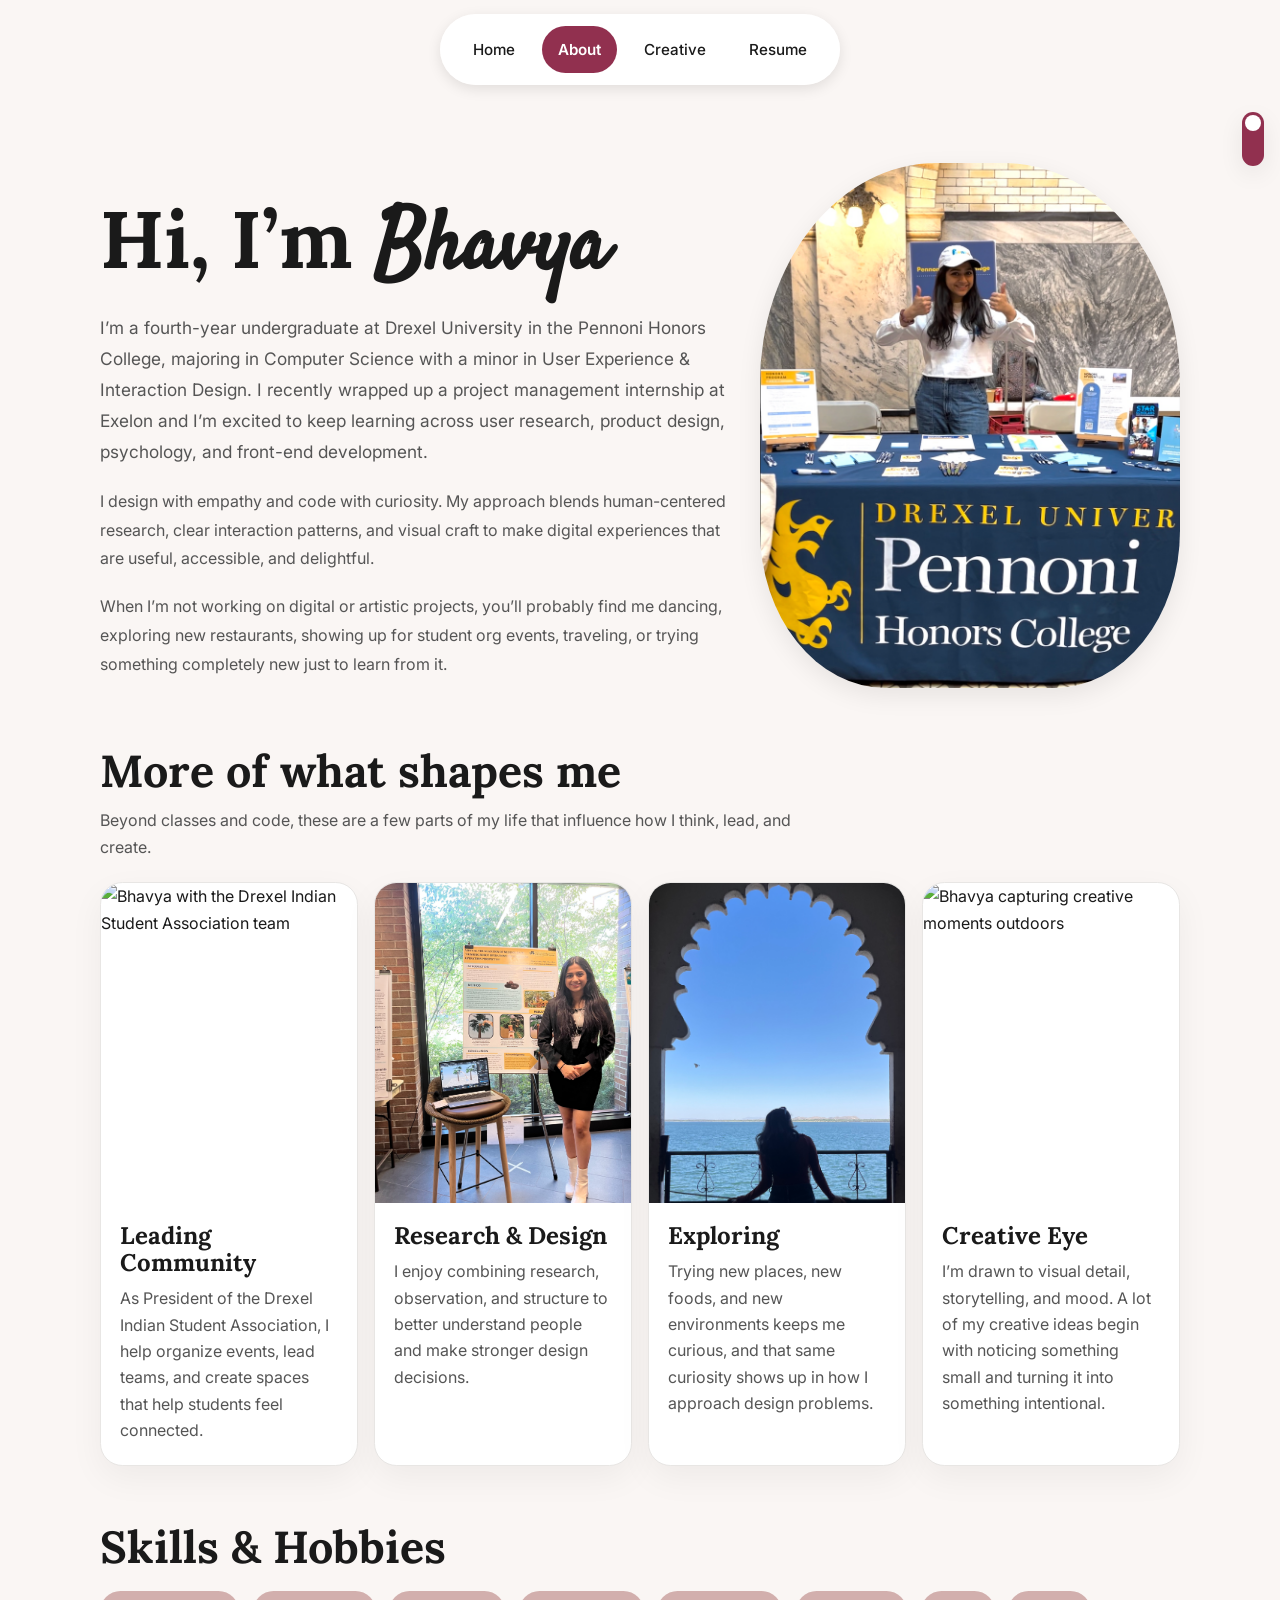
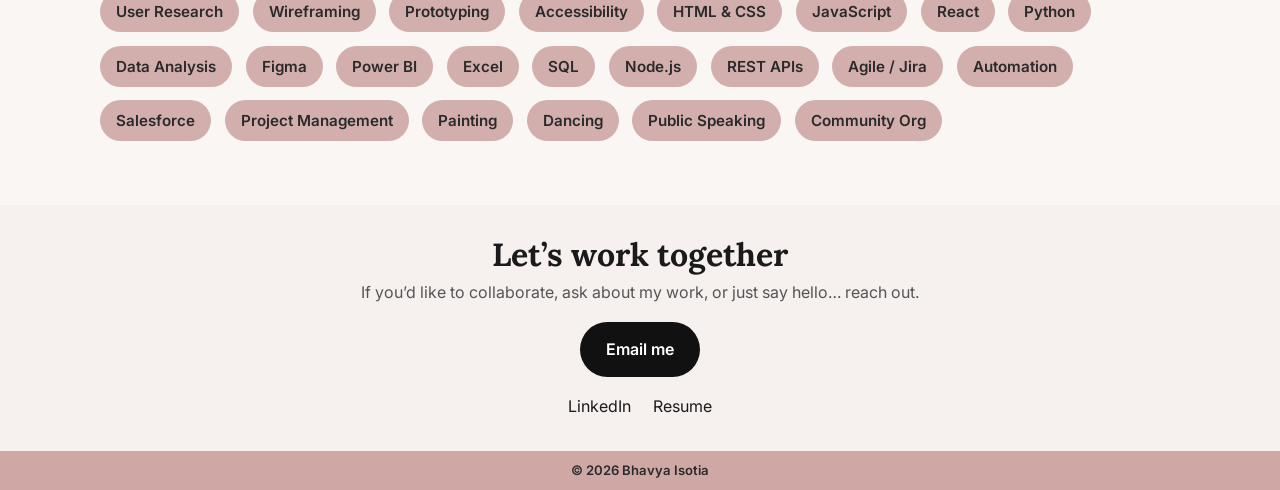
==== about.html @ 2ae7871c "added about page and ad styling for it💄" ====
<!DOCTYPE html>
<html lang="en">
<head>
    <meta charset="UTF-8">

    <link rel="preconnect" href="https://fonts.googleapis.com">
    <link rel="preconnect" href="https://fonts.gstatic.com" crossorigin>
    <link href="https://fonts.googleapis.com/css2?family=Inter:wght@300;400;500;600&family=Lora:wght@500;600&family=Satisfy&display=swap" rel="stylesheet">

    <meta name="viewport" content="width=device-width, initial-scale=1.0">
    <title>About | Bhavya Isotia</title>
    <link rel="stylesheet" href="style.css">
</head>

<body class="about-page">

    <input type="checkbox" id="theme-switch" class="theme-switch-input">

    <label for="theme-switch" class="theme-switch" aria-label="Toggle dark mode">
        <span class="theme-switch-track">
            <span class="theme-switch-thumb"></span>
        </span>
    </label>

    <div class="page-shell">

        <header class="site-header">
            <div class="pill-nav-wrapper">
                <nav class="pill-nav" aria-label="Primary navigation">
                    <a href="index.html">Home</a>
                    <a class="active" href="about.html">About</a>
                    <a href="creative.html">Creative</a>
                    <a href="resume.html">Resume</a>
                </nav>
            </div>
        </header>

        <main>
            <section class="about-section">
                <div class="about-hero">
                    <div class="about-copy">
                        <h1 class="hero-title">
                            Hi, I’m <span class="script-name">Bhavya</span>
                        </h1>

                        <p class="about-intro">
                            I’m a fourth-year undergraduate at Drexel University in the Pennoni Honors College,
                            majoring in Computer Science with a minor in User Experience &amp; Interaction Design.
                            I recently wrapped up a project management internship at Exelon and I’m excited to keep
                            learning across user research, product design, psychology, and front-end development.
                        </p>

                        <p>
                            I design with empathy and code with curiosity. My approach blends human-centered research,
                            clear interaction patterns, and visual craft to make digital experiences that are useful,
                            accessible, and delightful.
                        </p>

                        <p>
                            When I’m not working on digital or artistic projects, you’ll probably find me dancing,
                            exploring new restaurants, showing up for student org events, traveling, or trying
                            something completely new just to learn from it.
                        </p>
                    </div>

                    <div class="about-visual">
                        <picture>
                            <source media="(min-width: 48rem)" srcset="penoni.png">
                            <img src="penoni.png" class="about-photo" alt="Bhavya at a Drexel Pennoni Honors College event table">
                        </picture>
                    </div>
                </div>

                <section class="about-highlights">
                    <div class="about-highlights-header">
                        <h2>More of what shapes me</h2>
                        <p>Beyond classes and code, these are a few parts of my life that influence how I think, lead, and create.</p>
                    </div>

                    <div class="about-card-grid">
                        <article class="about-card">
                            <img src="disa.jpg" alt="Bhavya with the Drexel Indian Student Association team">
                            <div class="about-card-content">
                                <h3>Leading Community</h3>
                                <p>As President of the Drexel Indian Student Association, I help organize events, lead teams, and create spaces that help students feel connected.</p>
                            </div>
                        </article>

                        <article class="about-card">
                            <img src="star.jpg" alt="Bhavya presenting research-related work">
                            <div class="about-card-content">
                                <h3>Research &amp; Design</h3>
                                <p>I enjoy combining research, observation, and structure to better understand people and make stronger design decisions.</p>
                            </div>
                        </article>

                        <article class="about-card">
                            <img src="exploring.jpg" alt="Bhavya exploring the city">
                            <div class="about-card-content">
                                <h3>Exploring</h3>
                                <p>Trying new places, new foods, and new environments keeps me curious, and that same curiosity shows up in how I approach design problems.</p>
                            </div>
                        </article>

                        <article class="about-card">
                            <img src="snapshotting.jpg" alt="Bhavya capturing creative moments outdoors">
                            <div class="about-card-content">
                                <h3>Creative Eye</h3>
                                <p>I’m drawn to visual detail, storytelling, and mood. A lot of my creative ideas begin with noticing something small and turning it into something intentional.</p>
                            </div>
                        </article>
                    </div>
                </section>

                <section class="skills-section">
                    <h2>Skills &amp; Hobbies</h2>

                    <div class="skills-grid">
                        <span class="skill">User Research</span>
                        <span class="skill">Wireframing</span>
                        <span class="skill">Prototyping</span>
                        <span class="skill">Accessibility</span>
                        <span class="skill">HTML &amp; CSS</span>
                        <span class="skill">JavaScript</span>
                        <span class="skill">React</span>
                        <span class="skill">Python</span>
                        <span class="skill">Data Analysis</span>
                        <span class="skill">Figma</span>
                        <span class="skill">Power BI</span>
                        <span class="skill">Excel</span>
                        <span class="skill">SQL</span>
                        <span class="skill">Node.js</span>
                        <span class="skill">REST APIs</span>
                        <span class="skill">Agile / Jira</span>
                        <span class="skill">Automation</span>
                        <span class="skill">Salesforce</span>
                        <span class="skill">Project Management</span>
                        <span class="skill">Painting</span>
                        <span class="skill">Dancing</span>
                        <span class="skill">Public Speaking</span>
                        <span class="skill">Community Org</span>
                    </div>
                </section>
            </section>
        </main>

        <footer class="site-footer">
            <div class="footer-inner">
                <h3>Let’s work together</h3>
                <p>If you’d like to collaborate, ask about my work, or just say hello… reach out.</p>
                <a class="footer-cta" href="mailto:bbi23@drexel.edu">Email me</a>

                <div class="footer-links">
                    <a href="https://www.linkedin.com/in/bhavya-isotia-203a78282/" target="_blank" rel="noopener">LinkedIn</a>
                    <a href="Bhavya_Resume.pdf" target="_blank">Resume</a>
                </div>
            </div>
        </footer>

        <div class="copyright-strip">
            <div class="copyright-inner">
                © 2026 Bhavya Isotia
            </div>
        </div>

    </div>

</body>
</html>
---- style.css ----
@import url('https://fonts.googleapis.com/css2?family=Inter:wght@300;400;500;600&family=Lora:wght@500;600&family=Satisfy&display=swap');

:root {
  --ff-sans: 'Inter', sans-serif;
  --ff-serif: 'Lora', serif;
  --ff-script: 'Satisfy', cursive;

  --bg: #faf6f4;
  --surface: #ffffff;
  --surface-soft: #f5efec;

  --text-main: #1a1a1a;
  --text-soft: #555;
  --text-muted: #6d6663;

  --accent: #cfa8a6;
  --accent-dark: hsl(341, 50%, 38%);
  --accent-dark-hover: hsl(341, 50%, 33%);

  --card-border: #e8e6e4;

  --radius-lg: 28px;
  --radius-md: 20px;
  --radius-sm: 14px;
  --radius-pill: 999px;

  --shadow-soft: 0 8px 24px rgba(0, 0, 0, 0.08);
  --shadow-card: 0 12px 34px rgba(0, 0, 0, 0.05);
}

* {
  margin: 0;
  padding: 0;
  box-sizing: border-box;
}

html {
  scroll-behavior: smooth;
}

body {
  font-family: var(--ff-sans);
  background: var(--bg);
  color: var(--text-main);
  line-height: 1.65;
}

img {
  display: block;
  max-width: 100%;
  height: auto;
}

a {
  color: inherit;
  text-decoration: none;
}

h1,
h2,
h3 {
  font-family: var(--ff-serif);
  line-height: 1.12;
}

.script-name {
  font-family: var(--ff-script);
  font-size: 1.05em;
}

.page-shell {
  min-height: 100vh;
  background: var(--bg);
  color: var(--text-main);
  transition: background-color 0.3s ease, color 0.3s ease;
}

.theme-switch-input {
  position: absolute;
  opacity: 0;
  pointer-events: none;
}

.theme-switch {
  position: fixed;
  top: 7rem;
  right: 1rem;
  z-index: 1000;
  cursor: pointer;
}

.theme-switch-track {
  width: 1.4rem;
  height: 3.4rem;
  border-radius: 999px;
  background: var(--accent-dark);
  display: flex;
  align-items: flex-start;
  justify-content: center;
  padding: 0.18rem;
  box-shadow: var(--shadow-soft);
}

.theme-switch-thumb {
  width: 1rem;
  height: 1rem;
  border-radius: 50%;
  background: #fff;
  transition: transform 0.28s ease;
}

.theme-switch-input:checked + .theme-switch .theme-switch-thumb {
  transform: translateY(1.9rem);
}

.theme-switch-input:checked ~ .page-shell {
  --bg: #141313;
  --surface: #211f1f;
  --surface-soft: #2a2525;
  --text-main: #f5f1ef;
  --text-soft: #d2cbca;
  --text-muted: #c4bab7;
  --card-border: rgba(255, 255, 255, 0.08);
  --shadow-soft: 0 8px 24px rgba(0, 0, 0, 0.28);
  --shadow-card: 0 12px 34px rgba(0, 0, 0, 0.24);
}

.site-header {
  position: sticky;
  top: 0;
  z-index: 50;
}

.pill-nav-wrapper {
  width: 100%;
  display: flex;
  justify-content: center;
  padding: 0.9rem 0;
  background: transparent;
}

.pill-nav {
  display: flex;
  gap: 0.7rem;
  padding: 0.65rem 1rem;
  border-radius: var(--radius-pill);
  background: rgba(255, 255, 255, 0.92);
  border: 1px solid rgba(255, 255, 255, 0.75);
  box-shadow: 0 4px 14px rgba(0, 0, 0, 0.1);
  flex-wrap: wrap;
  justify-content: center;
}

.theme-switch-input:checked ~ .page-shell .pill-nav {
  background: rgba(35, 33, 33, 0.94);
  border-color: rgba(255, 255, 255, 0.06);
}

.pill-nav a {
  padding: 0.7rem 1rem;
  border-radius: var(--radius-pill);
  font-size: 0.95rem;
  font-weight: 500;
  color: var(--text-main);
  transition: background-color 0.2s ease, color 0.2s ease, transform 0.2s ease;
}

.pill-nav a:hover,
.pill-nav a:focus-visible {
  background: rgba(0, 0, 0, 0.06);
  transform: translateY(-1px);
}

.theme-switch-input:checked ~ .page-shell .pill-nav a:hover,
.theme-switch-input:checked ~ .page-shell .pill-nav a:focus-visible {
  background: rgba(255, 255, 255, 0.08);
}

.pill-nav a.active {
  background: var(--accent-dark);
  color: #fff;
  font-weight: 600;
}

main {
  padding-top: 1.5rem;
}

.hero-section,
.home-scroll-test,
.featured-work {
  width: 86%;
  max-width: 1080px;
  margin-left: auto;
  margin-right: auto;
}

.hero-section {
  width: 88%;
  max-width: 1120px;
  margin: 2rem auto 3.5rem;
  display: grid;
  gap: 2rem;
  align-items: start;
}

.hero-copy {
  order: 1;
}

.hero-visual {
  order: 2;
  display: grid;
  justify-items: center;
  align-content: start;
  gap: 1rem;
}

.hero-title {
  font-size: clamp(2.4rem, 7vw, 5rem);
  margin-bottom: 1rem;
}

.hero-tagline {
  color: var(--text-main);
  font-size: 1.1rem;
  font-weight: 600;
  margin-bottom: 1rem;
}

.hero-desc {
  color: var(--text-soft);
  font-size: 1rem;
  line-height: 1.75;
  margin-bottom: 1.75rem;
  max-width: 36rem;
}

.hero-buttons {
  display: flex;
  gap: 0.8rem;
  flex-wrap: wrap;
}

.hero-btn {
  display: inline-block;
  padding: 0.9rem 1.5rem;
  border-radius: var(--radius-pill);
  font-weight: 600;
  transition: transform 0.2s ease, background-color 0.2s ease, border-color 0.2s ease;
}

.hero-btn:hover,
.hero-btn:focus-visible {
  transform: translateY(-2px);
}

.hero-btn-primary {
  background: var(--accent-dark);
  color: #fff;
}

.hero-btn-primary:hover,
.hero-btn-primary:focus-visible {
  background: var(--accent-dark-hover);
}

.hero-btn-secondary {
  background: transparent;
  color: var(--text-main);
  border: 1px solid var(--accent);
}

.hero-photo {
  width: min(100%, 380px);
  aspect-ratio: 4 / 5;
  object-fit: cover;
  object-position: center top;
  border-radius: 42% 42% 30% 30%;
  box-shadow: var(--shadow-soft);
  transition: transform 0.3s ease, box-shadow 0.3s ease;
}

.hero-photo:hover {
  transform: translateY(-4px);
  box-shadow: 0 16px 34px rgba(0, 0, 0, 0.12);
}

@media (min-width: 48rem) {
  .hero-section {
    grid-template-columns: minmax(0, 1.05fr) minmax(320px, 430px);
    align-items: start;
  }

  .hero-copy {
    padding-top: 5rem;
  }

  .hero-visual {
    justify-self: end;
    width: 100%;
  }
}

.hero-note {
  width: 85%;
  max-width: 300px;
  background: var(--surface);
  border: 1px solid var(--card-border);
  padding: 1rem 1.1rem;
  border-radius: 1rem;
  box-shadow: var(--shadow-card);
}

.hero-note-label {
  font-size: 0.78rem;
  font-weight: 700;
  letter-spacing: 0.08em;
  text-transform: uppercase;
  color: var(--text-muted);
  margin-bottom: 0.45rem;
}

.hero-note ul {
  padding-left: 1rem;
  color: var(--text-soft);
}

.section-heading {
  max-width: 760px;
  margin-bottom: 1.4rem;
}

.home-scroll-test {
  margin-top: 2rem;
  margin-bottom: 3.2rem;
}

.home-scroll-test h2 {
  font-size: clamp(2rem, 5vw, 3rem);
  margin-bottom: 0.9rem;
}

.home-scroll-test p {
  color: var(--text-soft);
}

.interest-grid {
  display: grid;
  gap: 1rem;
  margin-top: 1.5rem;
}

.test-card {
  background: var(--surface);
  border: 1px solid var(--card-border);
  border-radius: 1rem;
  padding: 1.3rem;
  box-shadow: var(--shadow-card);
  transition: transform 0.2s ease, box-shadow 0.2s ease;
}

.test-card:hover,
.test-card:focus-within {
  transform: translateY(-4px);
}

.test-card h3 {
  font-size: 1.2rem;
  margin-bottom: 0.5rem;
}

.test-card p {
  color: var(--text-soft);
}

.ticker {
  width: 88%;
  max-width: 1120px;
  margin: 1rem auto 2rem;
  overflow: hidden;
}

.ticker__track {
  display: inline-flex;
  gap: 2.2rem;
  white-space: nowrap;
  animation: ticker-scroll 28s linear infinite;
}

.ticker__item {
  font-weight: 600;
  color: var(--accent-dark);
  padding: 0.25rem 0;
}

.ticker:hover .ticker__track {
  animation-play-state: paused;
}

@keyframes ticker-scroll {
  0% {
    transform: translateX(0);
  }
  100% {
    transform: translateX(-50%);
  }
}

.featured-work {
  margin-top: 3rem;
  margin-bottom: 3rem;
}

.featured-header {
  max-width: 760px;
  margin-bottom: 1.6rem;
}

.featured-header h2 {
  font-size: clamp(2rem, 5vw, 3rem);
  margin-bottom: 0.5rem;
}

.featured-header p {
  color: var(--text-soft);
}

.featured-grid {
  display: grid;
  gap: 1.3rem;
}

.featured-card {
  position: relative;
  display: block;
  background: var(--surface);
  border: 1px solid var(--card-border);
  border-radius: 1.1rem;
  padding: 1.2rem;
  overflow: hidden;
  box-shadow: var(--shadow-card);
  transition: transform 0.2s ease, box-shadow 0.2s ease;
}

.featured-card:hover,
.featured-card:focus-visible {
  transform: translateY(-4px);
}

.card-accent {
  position: absolute;
  left: 0;
  top: 0;
  width: 4px;
  height: 100%;
  background: var(--accent);
}

.featured-media {
  border-radius: 0.9rem;
  overflow: hidden;
  margin-bottom: 1rem;
  background: var(--surface-soft);
}

.featured-media img {
  width: 100%;
  aspect-ratio: 16 / 10;
  object-fit: cover;
}

.featured-card h3 {
  font-size: 1.7rem;
  margin-bottom: 0.65rem;
}

.featured-desc {
  color: var(--text-soft);
  margin-bottom: 0.8rem;
}

.featured-meta {
  list-style: none;
  font-size: 0.95rem;
  margin-bottom: 1rem;
  color: var(--text-main);
}

.featured-meta li {
  margin-bottom: 0.3rem;
}

.card-cta {
  display: block;
  text-align: center;
  background: #111;
  color: #fff;
  padding: 0.95rem 1rem;
  border-radius: var(--radius-pill);
  font-weight: 700;
}

.home-cta {
  width: 88%;
  max-width: 760px;
  margin: 3.5rem auto 5rem;
  text-align: center;
  padding: 2.5rem 1.5rem;
  background: linear-gradient(135deg, rgba(207, 168, 166, 0.16), rgba(207, 168, 166, 0.08));
  border-radius: 1.4rem;
  border: 1px solid rgba(207, 168, 166, 0.18);
}

.home-cta h2 {
  font-size: clamp(2rem, 4vw, 2.8rem);
  margin-bottom: 0.7rem;
}

.home-cta p {
  color: var(--text-soft);
  margin-bottom: 1.4rem;
}

.cta-buttons {
  display: flex;
  justify-content: center;
  gap: 0.8rem;
  flex-wrap: wrap;
}

.cta-btn {
  padding: 0.9rem 1.6rem;
  border-radius: var(--radius-pill);
  font-weight: 600;
  transition: transform 0.2s ease;
}

.cta-btn:hover,
.cta-btn:focus-visible {
  transform: translateY(-2px);
}

.cta-btn-primary {
  background: var(--accent-dark);
  color: #fff;
}

.cta-btn-secondary {
  border: 1px solid var(--accent);
  color: var(--text-main);
}

.site-footer {
  background: rgba(207, 168, 166, 0.08);
  padding: 2rem 1rem;
  text-align: center;
}

.footer-inner {
  width: 88%;
  max-width: 760px;
  margin: 0 auto;
}

.site-footer h3 {
  font-size: 2rem;
  margin-bottom: 0.4rem;
}

.site-footer p {
  color: var(--text-soft);
  margin-bottom: 1rem;
}

.footer-cta {
  display: inline-block;
  background: #111;
  color: #fff;
  padding: 0.9rem 1.6rem;
  border-radius: var(--radius-pill);
  font-weight: 600;
}

.copyright-strip {
  background: var(--accent);
  color: #2a2a2a;
  text-align: center;
  padding: 0.55rem 1rem;
  font-size: 0.82rem;
  font-weight: 600;
}

@media (min-width: 48rem) {
  .interest-grid {
    grid-template-columns: repeat(3, 1fr);
  }

  .featured-grid {
    grid-template-columns: repeat(2, 1fr);
  }
}

@media (prefers-reduced-motion: reduce) {
  html {
    scroll-behavior: auto;
  }

  *,
  *::before,
  *::after {
    animation: none !important;
    transition: none !important;
  }
}
@media (min-width: 48rem) {
  .hero-note {
    display: none;
  }
}

.about-section {
  width: 86%;
  max-width: 1080px;
  margin: 2rem auto 4rem;
}

.about-hero {
  display: grid;
  gap: 2rem;
  align-items: start;
}

.about-copy p {
  color: var(--text-soft);
  line-height: 1.8;
  max-width: 40rem;
  margin-bottom: 1.2rem;
}

.about-intro {
  font-size: 1.08rem;
}

.about-visual {
  display: flex;
  justify-content: center;
}

.about-photo {
  width: min(100%, 420px);
  aspect-ratio: 4 / 5;
  object-fit: cover;
  object-position: center;
  border-radius: 42% 42% 30% 30%;
  box-shadow: var(--shadow-soft);
}

.about-highlights {
  margin-top: 3.5rem;
}

.about-highlights-header {
  max-width: 44rem;
  margin-bottom: 1.5rem;
}

.about-highlights-header h2 {
  font-size: clamp(2rem, 4vw, 2.9rem);
  margin-bottom: 0.7rem;
}

.about-highlights-header p {
  color: var(--text-soft);
}

.about-card-grid {
  display: grid;
  gap: 1.25rem;
}

.about-card {
  background: var(--surface);
  border: 1px solid var(--card-border);
  border-radius: 1.4rem;
  overflow: hidden;
  box-shadow: var(--shadow-card);
  transition: transform 0.2s ease, box-shadow 0.2s ease;
}

.about-card:hover,
.about-card:focus-within {
  transform: translateY(-4px);
}

.about-card img {
  width: 100%;
  aspect-ratio: 4 / 5;
  object-fit: cover;
}

.about-card-content {
  padding: 1.2rem 1.2rem 1.35rem;
}

.about-card-content h3 {
  font-size: 1.55rem;
  margin-bottom: 0.55rem;
}

.about-card-content p {
  color: var(--text-soft);
  margin-bottom: 0;
  max-width: none;
}

.skills-section {
  margin-top: 3.5rem;
}

.skills-section h2 {
  font-size: clamp(2rem, 4vw, 2.9rem);
  margin-bottom: 1.2rem;
}

.footer-links {
  display: flex;
  justify-content: center;
  gap: 1.4rem;
  flex-wrap: wrap;
  margin-top: 1rem;
}

.footer-links a {
  color: var(--text-main);
}

@media (min-width: 48rem) {
  .about-hero {
    grid-template-columns: minmax(0, 1.05fr) minmax(320px, 420px);
  }
  .about-copy {
    padding-top: 2rem;
  }
  .about-card-grid {
    grid-template-columns: repeat(2, minmax(0, 1fr));
  }
}

@media (min-width: 75rem) {
  .about-section {
    margin-top: 2.5rem;
  }
  .about-card-grid {
    grid-template-columns: repeat(4, minmax(0, 1fr));
  }
}.about-section {
  width: 86%;
  max-width: 1080px;
  margin: 2rem auto 4rem;
}


.about-hero {
  display: grid;
  gap: 2rem;
  align-items: start;
  margin-bottom: 3rem;
}

.about-copy p {
  color: var(--text-soft);
  line-height: 1.8;
  max-width: 40rem;
  margin-bottom: 1.2rem;
}

.about-intro {
  font-size: 1.08rem;
}

.about-visual {
  display: flex;
  justify-content: center;
}

.about-photo {
  width: min(100%, 420px);
  aspect-ratio: 4 / 5;
  object-fit: cover;
  object-position: center;
  border-radius: 42% 42% 30% 30%;
  box-shadow: var(--shadow-soft);
}

.about-highlights {
  margin-top: 3rem;
}

.about-highlights-header {
  max-width: 44rem;
  margin-bottom: 1.4rem;
}

.about-highlights-header h2 {
  font-size: clamp(2rem, 4vw, 2.8rem);
  margin-bottom: 0.7rem;
}

.about-highlights-header p {
  color: var(--text-soft);
}

.about-card-grid {
  display: flex;
  gap: 1rem;
  overflow-x: auto;
  padding: 0.35rem 0 1rem;
  scroll-snap-type: x mandatory;
  -webkit-overflow-scrolling: touch;
}

.about-card-grid::-webkit-scrollbar {
  display: none;
}

.about-card {
  flex: 0 0 86%;
  scroll-snap-align: start;
  background: var(--surface);
  border: 1px solid var(--card-border);
  border-radius: 1.4rem;
  overflow: hidden;
  box-shadow: var(--shadow-card);
  transition: transform 0.2s ease, box-shadow 0.2s ease;
}

.about-card:hover,
.about-card:focus-within {
  transform: translateY(-4px);
}

.about-card img {
  width: 100%;
  aspect-ratio: 4 / 5;
  object-fit: cover;
  display: block;
}

.about-card-content {
  padding: 1.2rem 1.2rem 1.35rem;
}

.about-card-content h3 {
  font-size: 1.9rem;
  margin-bottom: 0.55rem;
}

.about-card-content p {
  color: var(--text-soft);
  margin-bottom: 0;
  max-width: none;
}

.skills-section {
  margin-top: 3.5rem;
}

.skills-section h2 {
  font-size: clamp(2rem, 4vw, 2.8rem);
  margin-bottom: 1.2rem;
}

.skills-grid {
  display: flex;
  flex-wrap: wrap;
  gap: 0.85rem;
}

.skill {
  display: inline-flex;
  align-items: center;
  justify-content: center;
  padding: 0.8rem 1rem;
  background: rgba(207, 168, 166, 0.9);
  color: #2a2a2a;
  border-radius: 999px;
  font-weight: 600;
  font-size: 0.95rem;
  line-height: 1;
}

.about-page .site-footer {
  margin-top: 4rem;
}

.footer-links {
  display: flex;
  justify-content: center;
  gap: 1.4rem;
  flex-wrap: wrap;
  margin-top: 1rem;
}

.footer-links a {
  color: var(--text-main);
}

@media (min-width: 48rem) {
  .about-hero {
    grid-template-columns: minmax(0, 1.05fr) minmax(320px, 420px);
  }
  .about-copy {
    padding-top: 2rem;
  }
  .about-card {
    flex: 0 0 48%;
  }
}

@media (min-width: 75rem) {
  .about-section {
    margin-top: 2.5rem;
  }
  .about-card-grid {
    display: grid;
    grid-template-columns: repeat(4, minmax(0, 1fr));
    overflow: visible;
    padding: 0;
  }
  .about-card {
    flex: initial;
  }
  .about-card-content h3 {
    font-size: 1.5rem;
  }
}
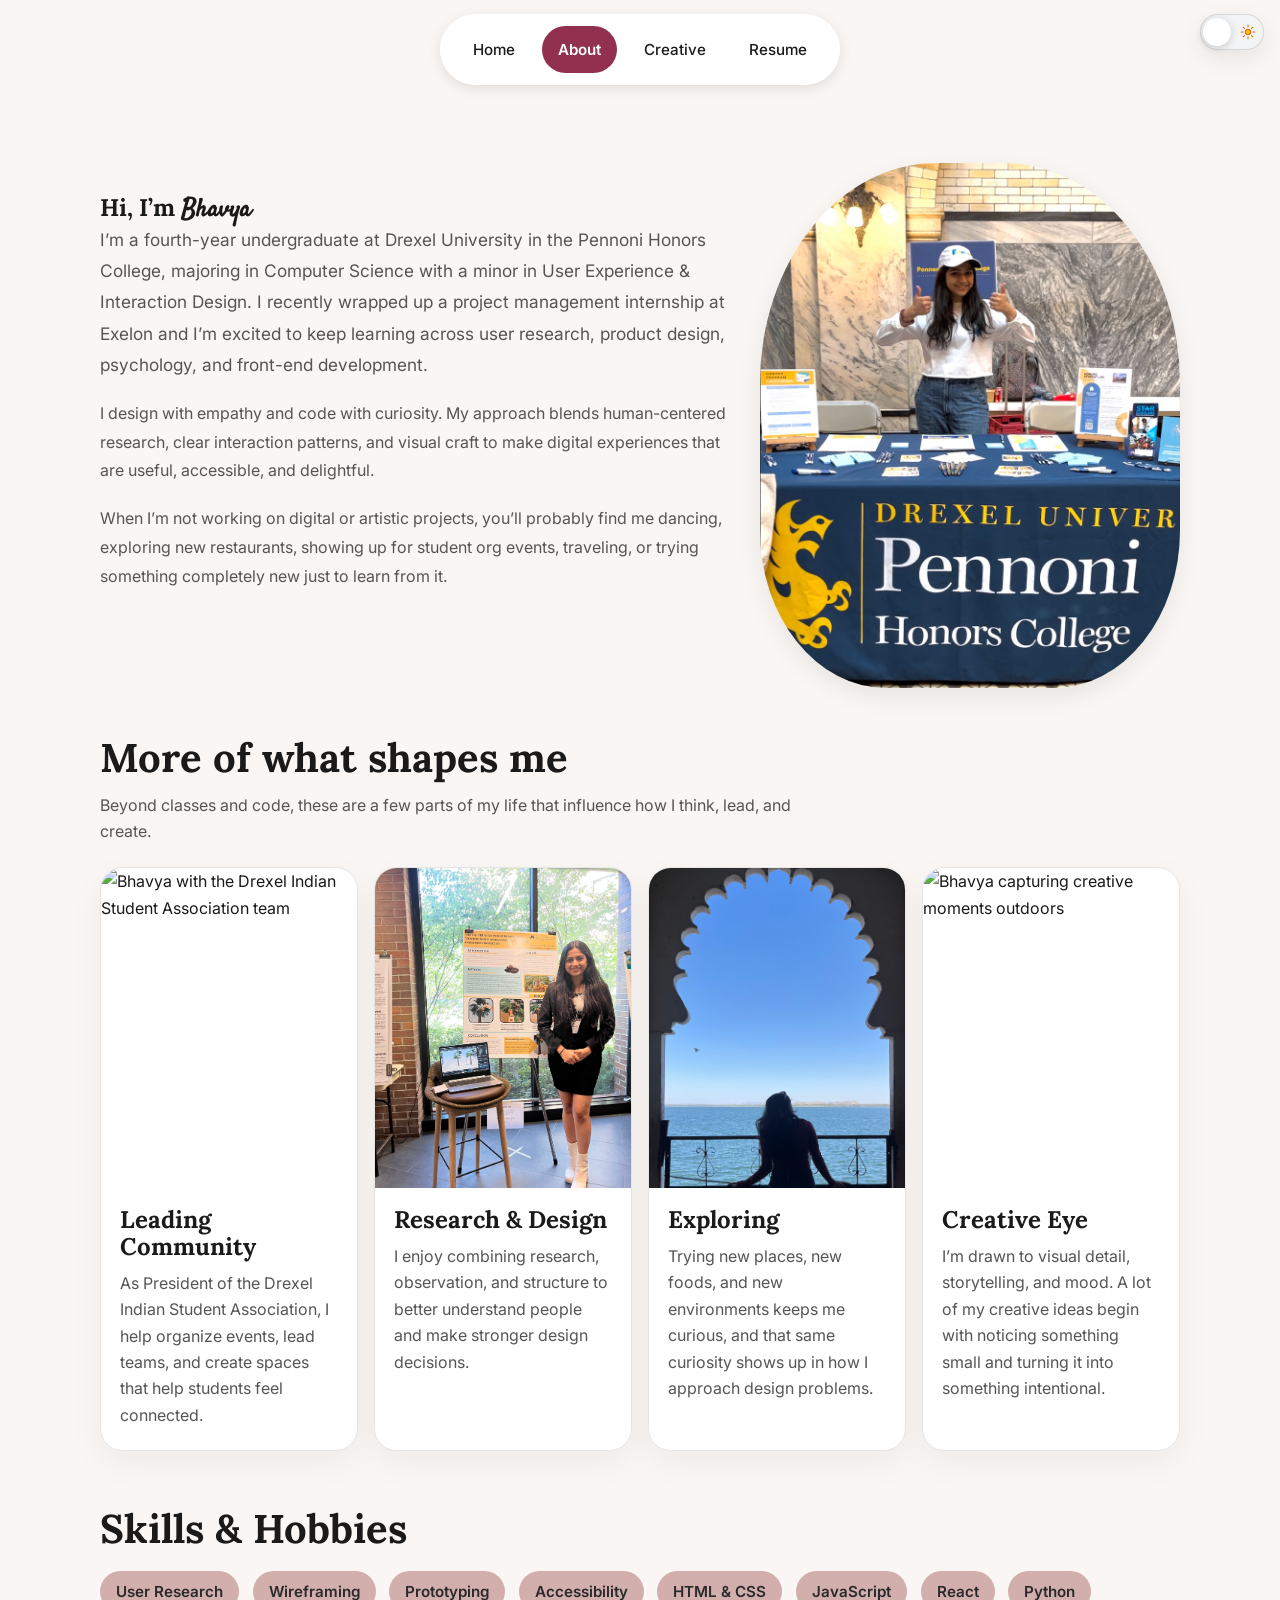
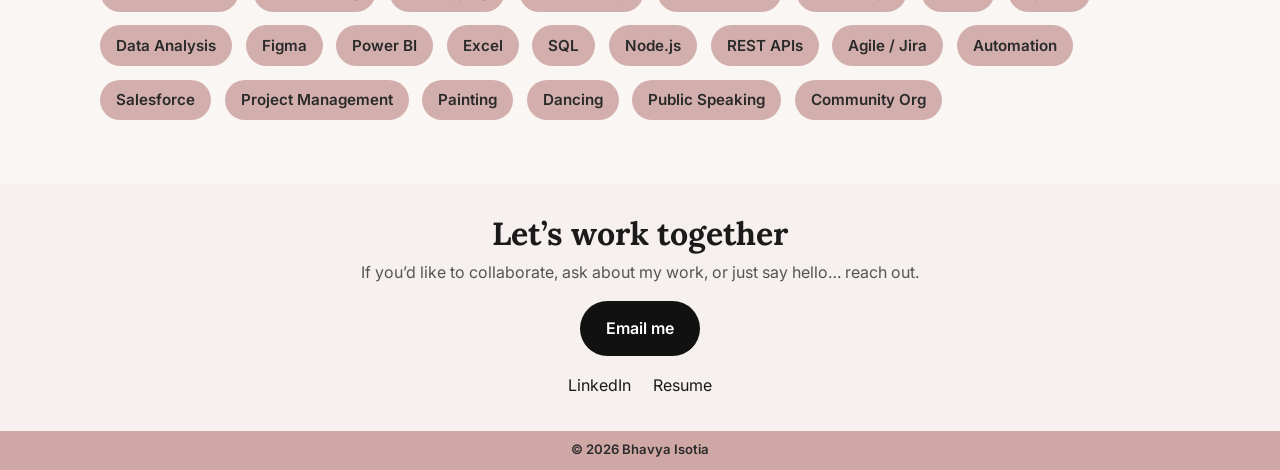
==== commit 9c5d251e: "Refactored the pages for a more organized structure(added heading too)  and simpified the shared css" ====
--- a/about.html
+++ b/about.html
@@ -1,169 +1,186 @@
 <!DOCTYPE html>
 <html lang="en">
 <head>
-    <meta charset="UTF-8">
+  <meta charset="UTF-8">
+  
+  <link rel="preconnect" href="https://fonts.googleapis.com">
+  <link rel="preconnect" href="https://fonts.gstatic.com" crossorigin>
+  <link href="https://fonts.googleapis.com/css2?family=Inter:wght@300;400;500;600&family=Lora:wght@500;600&family=Satisfy&display=swap" rel="stylesheet">
 
-    <link rel="preconnect" href="https://fonts.googleapis.com">
-    <link rel="preconnect" href="https://fonts.gstatic.com" crossorigin>
-    <link href="https://fonts.googleapis.com/css2?family=Inter:wght@300;400;500;600&family=Lora:wght@500;600&family=Satisfy&display=swap" rel="stylesheet">
-
-    <meta name="viewport" content="width=device-width, initial-scale=1.0">
-    <title>About | Bhavya Isotia</title>
-    <link rel="stylesheet" href="style.css">
+  <meta name="viewport" content="width=device-width, initial-scale=1.0">
+  <title>About | Bhavya Isotia</title>
+  <link rel="stylesheet" href="style.css">
+  <link rel="stylesheet" href="about.css">
 </head>
 
 <body class="about-page">
+  <!-- Theme Toggle -->
+  <input type="checkbox" id="theme-toggle" class="theme-toggle">
 
-    <input type="checkbox" id="theme-switch" class="theme-switch-input">
+  <label for="theme-toggle" class="theme-switch" aria-label="Toggle dark mode">
+    <span class="switch-track">
+      <span class="switch-icon switch-moon" aria-hidden="true">
+        <svg viewBox="0 0 24 24" role="presentation">
+          <path d="M21 14.2A8.5 8.5 0 0 1 9.8 3a9 9 0 1 0 11.2 11.2Z"></path>
+        </svg>
+      </span>
 
-    <label for="theme-switch" class="theme-switch" aria-label="Toggle dark mode">
-        <span class="theme-switch-track">
-            <span class="theme-switch-thumb"></span>
-        </span>
-    </label>
+      <span class="switch-icon switch-sun" aria-hidden="true">
+        <svg viewBox="0 0 24 24" role="presentation">
+          <circle cx="12" cy="12" r="4"></circle>
+          <path d="M12 1.8v2.5M12 19.7v2.5M22.2 12h-2.5M4.3 12H1.8M19.2 4.8l-1.8 1.8M6.6 17.4l-1.8 1.8M19.2 19.2l-1.8-1.8M6.6 6.6 4.8 4.8"></path>
+        </svg>
+      </span>
 
-    <div class="page-shell">
+      <span class="switch-thumb"></span>
+    </span>
+  </label>
 
-        <header class="site-header">
-            <div class="pill-nav-wrapper">
-                <nav class="pill-nav" aria-label="Primary navigation">
-                    <a href="index.html">Home</a>
-                    <a class="active" href="about.html">About</a>
-                    <a href="creative.html">Creative</a>
-                    <a href="resume.html">Resume</a>
-                </nav>
-            </div>
-        </header>
+  <div class="page-shell">
+    <header class="site-header">
+      <!-- UNIVERSAL PILL NAV -->
+      <div class="pill-nav-wrapper">
+        <nav class="pill-nav" aria-label="Primary navigation">
+          <a href="index.html">Home</a>
+          <a class="active" href="about.html">About</a>
+          <a href="creative.html">Creative</a>
+          <a href="resume.html">Resume</a>
+        </nav>
+      </div>
+    </header>
 
-        <main>
-            <section class="about-section">
-                <div class="about-hero">
-                    <div class="about-copy">
-                        <h1 class="hero-title">
-                            Hi, I’m <span class="script-name">Bhavya</span>
-                        </h1>
+    <main>
+      <!-- ABOUT HERO -->
+      <section class="about-section">
+        <div class="about-hero">
+          <div class="about-copy">
+            <h1 class="hero-title">
+              Hi, I’m <span class="script-name">Bhavya</span>
+            </h1>
 
-                        <p class="about-intro">
-                            I’m a fourth-year undergraduate at Drexel University in the Pennoni Honors College,
-                            majoring in Computer Science with a minor in User Experience &amp; Interaction Design.
-                            I recently wrapped up a project management internship at Exelon and I’m excited to keep
-                            learning across user research, product design, psychology, and front-end development.
-                        </p>
+            <p class="about-intro">
+              I’m a fourth-year undergraduate at Drexel University in the Pennoni Honors College,
+              majoring in Computer Science with a minor in User Experience &amp; Interaction Design.
+              I recently wrapped up a project management internship at Exelon and I’m excited to keep
+              learning across user research, product design, psychology, and front-end development.
+            </p>
 
-                        <p>
-                            I design with empathy and code with curiosity. My approach blends human-centered research,
-                            clear interaction patterns, and visual craft to make digital experiences that are useful,
-                            accessible, and delightful.
-                        </p>
+            <p>
+              I design with empathy and code with curiosity. My approach blends human-centered research,
+              clear interaction patterns, and visual craft to make digital experiences that are useful,
+              accessible, and delightful.
+            </p>
 
-                        <p>
-                            When I’m not working on digital or artistic projects, you’ll probably find me dancing,
-                            exploring new restaurants, showing up for student org events, traveling, or trying
-                            something completely new just to learn from it.
-                        </p>
-                    </div>
+            <p>
+              When I’m not working on digital or artistic projects, you’ll probably find me dancing,
+              exploring new restaurants, showing up for student org events, traveling, or trying
+              something completely new just to learn from it.
+            </p>
+          </div>
 
-                    <div class="about-visual">
-                        <picture>
-                            <source media="(min-width: 48rem)" srcset="penoni.png">
-                            <img src="penoni.png" class="about-photo" alt="Bhavya at a Drexel Pennoni Honors College event table">
-                        </picture>
-                    </div>
-                </div>
-
-                <section class="about-highlights">
-                    <div class="about-highlights-header">
-                        <h2>More of what shapes me</h2>
-                        <p>Beyond classes and code, these are a few parts of my life that influence how I think, lead, and create.</p>
-                    </div>
-
-                    <div class="about-card-grid">
-                        <article class="about-card">
-                            <img src="disa.jpg" alt="Bhavya with the Drexel Indian Student Association team">
-                            <div class="about-card-content">
-                                <h3>Leading Community</h3>
-                                <p>As President of the Drexel Indian Student Association, I help organize events, lead teams, and create spaces that help students feel connected.</p>
-                            </div>
-                        </article>
-
-                        <article class="about-card">
-                            <img src="star.jpg" alt="Bhavya presenting research-related work">
-                            <div class="about-card-content">
-                                <h3>Research &amp; Design</h3>
-                                <p>I enjoy combining research, observation, and structure to better understand people and make stronger design decisions.</p>
-                            </div>
-                        </article>
-
-                        <article class="about-card">
-                            <img src="exploring.jpg" alt="Bhavya exploring the city">
-                            <div class="about-card-content">
-                                <h3>Exploring</h3>
-                                <p>Trying new places, new foods, and new environments keeps me curious, and that same curiosity shows up in how I approach design problems.</p>
-                            </div>
-                        </article>
-
-                        <article class="about-card">
-                            <img src="snapshotting.jpg" alt="Bhavya capturing creative moments outdoors">
-                            <div class="about-card-content">
-                                <h3>Creative Eye</h3>
-                                <p>I’m drawn to visual detail, storytelling, and mood. A lot of my creative ideas begin with noticing something small and turning it into something intentional.</p>
-                            </div>
-                        </article>
-                    </div>
-                </section>
-
-                <section class="skills-section">
-                    <h2>Skills &amp; Hobbies</h2>
-
-                    <div class="skills-grid">
-                        <span class="skill">User Research</span>
-                        <span class="skill">Wireframing</span>
-                        <span class="skill">Prototyping</span>
-                        <span class="skill">Accessibility</span>
-                        <span class="skill">HTML &amp; CSS</span>
-                        <span class="skill">JavaScript</span>
-                        <span class="skill">React</span>
-                        <span class="skill">Python</span>
-                        <span class="skill">Data Analysis</span>
-                        <span class="skill">Figma</span>
-                        <span class="skill">Power BI</span>
-                        <span class="skill">Excel</span>
-                        <span class="skill">SQL</span>
-                        <span class="skill">Node.js</span>
-                        <span class="skill">REST APIs</span>
-                        <span class="skill">Agile / Jira</span>
-                        <span class="skill">Automation</span>
-                        <span class="skill">Salesforce</span>
-                        <span class="skill">Project Management</span>
-                        <span class="skill">Painting</span>
-                        <span class="skill">Dancing</span>
-                        <span class="skill">Public Speaking</span>
-                        <span class="skill">Community Org</span>
-                    </div>
-                </section>
-            </section>
-        </main>
-
-        <footer class="site-footer">
-            <div class="footer-inner">
-                <h3>Let’s work together</h3>
-                <p>If you’d like to collaborate, ask about my work, or just say hello… reach out.</p>
-                <a class="footer-cta" href="mailto:bbi23@drexel.edu">Email me</a>
-
-                <div class="footer-links">
-                    <a href="https://www.linkedin.com/in/bhavya-isotia-203a78282/" target="_blank" rel="noopener">LinkedIn</a>
-                    <a href="Bhavya_Resume.pdf" target="_blank">Resume</a>
-                </div>
-            </div>
-        </footer>
-
-        <div class="copyright-strip">
-            <div class="copyright-inner">
-                © 2026 Bhavya Isotia
-            </div>
+          <div class="about-visual">
+            <picture>
+              <source media="(min-width: 48rem)" srcset="penoni.png">
+              <img src="penoni.png" class="about-photo" alt="Bhavya at a Drexel Pennoni Honors College event table">
+            </picture>
+          </div>
         </div>
 
+        <!-- ABOUT HIGHLIGHTS -->
+        <section class="about-highlights">
+          <div class="about-highlights-header">
+            <h2>More of what shapes me</h2>
+            <p>Beyond classes and code, these are a few parts of my life that influence how I think, lead, and create.</p>
+          </div>
+
+          <div class="about-card-grid">
+            <article class="about-card">
+              <img src="disa.jpg" alt="Bhavya with the Drexel Indian Student Association team">
+              <div class="about-card-content">
+                <h3>Leading Community</h3>
+                <p>As President of the Drexel Indian Student Association, I help organize events, lead teams, and create spaces that help students feel connected.</p>
+              </div>
+            </article>
+
+            <article class="about-card">
+              <img src="star.jpg" alt="Bhavya presenting research-related work">
+              <div class="about-card-content">
+                <h3>Research &amp; Design</h3>
+                <p>I enjoy combining research, observation, and structure to better understand people and make stronger design decisions.</p>
+              </div>
+            </article>
+
+            <article class="about-card">
+              <img src="exploring.jpg" alt="Bhavya exploring the city">
+              <div class="about-card-content">
+                <h3>Exploring</h3>
+                <p>Trying new places, new foods, and new environments keeps me curious, and that same curiosity shows up in how I approach design problems.</p>
+              </div>
+            </article>
+
+            <article class="about-card">
+              <img src="snapshotting.jpg" alt="Bhavya capturing creative moments outdoors">
+              <div class="about-card-content">
+                <h3>Creative Eye</h3>
+                <p>I’m drawn to visual detail, storytelling, and mood. A lot of my creative ideas begin with noticing something small and turning it into something intentional.</p>
+              </div>
+            </article>
+          </div>
+        </section>
+
+        <!-- SKILLS -->
+        <section class="skills-section">
+          <h2>Skills &amp; Hobbies</h2>
+
+          <div class="skills-grid">
+            <span class="skill">User Research</span>
+            <span class="skill">Wireframing</span>
+            <span class="skill">Prototyping</span>
+            <span class="skill">Accessibility</span>
+            <span class="skill">HTML &amp; CSS</span>
+            <span class="skill">JavaScript</span>
+            <span class="skill">React</span>
+            <span class="skill">Python</span>
+            <span class="skill">Data Analysis</span>
+            <span class="skill">Figma</span>
+            <span class="skill">Power BI</span>
+            <span class="skill">Excel</span>
+            <span class="skill">SQL</span>
+            <span class="skill">Node.js</span>
+            <span class="skill">REST APIs</span>
+            <span class="skill">Agile / Jira</span>
+            <span class="skill">Automation</span>
+            <span class="skill">Salesforce</span>
+            <span class="skill">Project Management</span>
+            <span class="skill">Painting</span>
+            <span class="skill">Dancing</span>
+            <span class="skill">Public Speaking</span>
+            <span class="skill">Community Org</span>
+          </div>
+        </section>
+      </section>
+    </main>
+
+    <!-- Footer -->
+    <footer class="site-footer">
+      <div class="footer-inner">
+        <h3>Let’s work together</h3>
+        <p>If you’d like to collaborate, ask about my work, or just say hello… reach out.</p>
+        <a class="footer-cta" href="mailto:bbi23@drexel.edu">Email me</a>
+
+        <div class="footer-links">
+          <a href="https://www.linkedin.com/in/bhavya-isotia-203a78282/" target="_blank" rel="noopener">LinkedIn</a>
+          <a href="Bhavya_Resume.pdf" target="_blank">Resume</a>
+        </div>
+      </div>
+    </footer>
+
+    <!-- Copyright Strip -->
+    <div class="copyright-strip">
+      <div class="copyright-inner">
+        © 2026 Bhavya Isotia
+      </div>
     </div>
-
+  </div>
 </body>
-</html>+</html>
--- a/style.css
+++ b/style.css
@@ -1,5 +1,3 @@
-@import url('https://fonts.googleapis.com/css2?family=Inter:wght@300;400;500;600&family=Lora:wght@500;600&family=Satisfy&display=swap');
-
 :root {
   --ff-sans: 'Inter', sans-serif;
   --ff-serif: 'Lora', serif;
@@ -39,6 +37,7 @@
 }
 
 body {
+  position: relative;
   font-family: var(--ff-sans);
   background: var(--bg);
   color: var(--text-main);
@@ -75,45 +74,101 @@
   transition: background-color 0.3s ease, color 0.3s ease;
 }
 
-.theme-switch-input {
+.theme-switch {
+  position: absolute;
+  top: 0.9rem;
+  right: 1rem;
+  transform: none;
+  z-index: 100;
+  display: inline-flex;
+  cursor: pointer;
+}
+
+.theme-toggle {
   position: absolute;
   opacity: 0;
   pointer-events: none;
 }
 
-.theme-switch {
-  position: fixed;
-  top: 7rem;
-  right: 1rem;
-  z-index: 1000;
-  cursor: pointer;
-}
-
-.theme-switch-track {
-  width: 1.4rem;
-  height: 3.4rem;
+.switch-track {
+  position: relative;
+  width: 4rem;
+  height: 2.2rem;
+  padding: 0.12rem;
   border-radius: 999px;
-  background: var(--accent-dark);
-  display: flex;
-  align-items: flex-start;
-  justify-content: center;
-  padding: 0.18rem;
+  border: 1px solid rgba(0, 0, 0, 0.12);
+  background: #f3f4f6;
   box-shadow: var(--shadow-soft);
-}
-
-.theme-switch-thumb {
+  display: block;
+  transition: background-color 0.3s ease, border-color 0.3s ease;
+}
+
+.switch-thumb {
+  position: absolute;
+  top: 0.15rem;
+  left: 0.15rem;
+  width: 1.75rem;
+  height: 1.75rem;
+  border-radius: 50%;
+  background: #ffffff;
+  box-shadow: 0 2px 8px rgba(0, 0, 0, 0.18);
+  transition: transform 0.3s ease, background-color 0.3s ease;
+}
+
+.switch-icon {
+  position: absolute;
+  top: 50%;
   width: 1rem;
   height: 1rem;
-  border-radius: 50%;
-  background: #fff;
-  transition: transform 0.28s ease;
-}
-
-.theme-switch-input:checked + .theme-switch .theme-switch-thumb {
-  transform: translateY(1.9rem);
-}
-
-.theme-switch-input:checked ~ .page-shell {
+  transform: translateY(-50%);
+  display: inline-flex;
+  align-items: center;
+  justify-content: center;
+}
+
+.switch-icon svg {
+  width: 100%;
+  height: 100%;
+  fill: none;
+  stroke: currentColor;
+  stroke-width: 1.8;
+  stroke-linecap: round;
+  stroke-linejoin: round;
+}
+
+.switch-sun {
+  right: 0.42rem;
+  color: #d97706;
+}
+
+.switch-sun svg {
+  fill: #fbbf24;
+}
+
+.switch-moon {
+  left: 0.42rem;
+  color: #64748b;
+}
+
+#theme-toggle:checked + .theme-switch .switch-moon {
+  color: #cbd5e1;
+}
+
+#theme-toggle:checked + .theme-switch .switch-sun {
+  color: #fcd34d;
+}
+
+#theme-toggle:checked + .theme-switch .switch-track {
+  background: #243047;
+  border-color: rgba(255, 255, 255, 0.12);
+}
+
+#theme-toggle:checked + .theme-switch .switch-thumb {
+  transform: translateX(1.8rem);
+  background: #f8fafc;
+}
+
+#theme-toggle:checked ~ .page-shell {
   --bg: #141313;
   --surface: #211f1f;
   --surface-soft: #2a2525;
@@ -141,17 +196,17 @@
 
 .pill-nav {
   display: flex;
+  align-items: center;
   gap: 0.7rem;
   padding: 0.65rem 1rem;
   border-radius: var(--radius-pill);
   background: rgba(255, 255, 255, 0.92);
   border: 1px solid rgba(255, 255, 255, 0.75);
   box-shadow: 0 4px 14px rgba(0, 0, 0, 0.1);
-  flex-wrap: wrap;
-  justify-content: center;
-}
-
-.theme-switch-input:checked ~ .page-shell .pill-nav {
+  justify-content: flex-start;
+}
+
+#theme-toggle:checked ~ .page-shell .pill-nav {
   background: rgba(35, 33, 33, 0.94);
   border-color: rgba(255, 255, 255, 0.06);
 }
@@ -171,8 +226,8 @@
   transform: translateY(-1px);
 }
 
-.theme-switch-input:checked ~ .page-shell .pill-nav a:hover,
-.theme-switch-input:checked ~ .page-shell .pill-nav a:focus-visible {
+#theme-toggle:checked ~ .page-shell .pill-nav a:hover,
+#theme-toggle:checked ~ .page-shell .pill-nav a:focus-visible {
   background: rgba(255, 255, 255, 0.08);
 }
 
@@ -186,369 +241,12 @@
   padding-top: 1.5rem;
 }
 
-.hero-section,
-.home-scroll-test,
-.featured-work {
-  width: 86%;
-  max-width: 1080px;
-  margin-left: auto;
-  margin-right: auto;
-}
-
-.hero-section {
-  width: 88%;
-  max-width: 1120px;
-  margin: 2rem auto 3.5rem;
-  display: grid;
-  gap: 2rem;
-  align-items: start;
-}
-
-.hero-copy {
-  order: 1;
-}
-
-.hero-visual {
-  order: 2;
-  display: grid;
-  justify-items: center;
-  align-content: start;
-  gap: 1rem;
-}
-
-.hero-title {
-  font-size: clamp(2.4rem, 7vw, 5rem);
-  margin-bottom: 1rem;
-}
-
-.hero-tagline {
-  color: var(--text-main);
-  font-size: 1.1rem;
-  font-weight: 600;
-  margin-bottom: 1rem;
-}
-
-.hero-desc {
-  color: var(--text-soft);
-  font-size: 1rem;
-  line-height: 1.75;
-  margin-bottom: 1.75rem;
-  max-width: 36rem;
-}
-
-.hero-buttons {
-  display: flex;
-  gap: 0.8rem;
-  flex-wrap: wrap;
-}
-
-.hero-btn {
-  display: inline-block;
-  padding: 0.9rem 1.5rem;
-  border-radius: var(--radius-pill);
-  font-weight: 600;
-  transition: transform 0.2s ease, background-color 0.2s ease, border-color 0.2s ease;
-}
-
-.hero-btn:hover,
-.hero-btn:focus-visible {
-  transform: translateY(-2px);
-}
-
-.hero-btn-primary {
-  background: var(--accent-dark);
-  color: #fff;
-}
-
-.hero-btn-primary:hover,
-.hero-btn-primary:focus-visible {
-  background: var(--accent-dark-hover);
-}
-
-.hero-btn-secondary {
-  background: transparent;
-  color: var(--text-main);
-  border: 1px solid var(--accent);
-}
-
-.hero-photo {
-  width: min(100%, 380px);
-  aspect-ratio: 4 / 5;
-  object-fit: cover;
-  object-position: center top;
-  border-radius: 42% 42% 30% 30%;
-  box-shadow: var(--shadow-soft);
-  transition: transform 0.3s ease, box-shadow 0.3s ease;
-}
-
-.hero-photo:hover {
-  transform: translateY(-4px);
-  box-shadow: 0 16px 34px rgba(0, 0, 0, 0.12);
-}
-
-@media (min-width: 48rem) {
-  .hero-section {
-    grid-template-columns: minmax(0, 1.05fr) minmax(320px, 430px);
-    align-items: start;
+@media (max-width: 40rem) {
+  .theme-switch {
+    top: auto;
+    bottom: 8rem;
+    right: 1rem;
   }
-
-  .hero-copy {
-    padding-top: 5rem;
-  }
-
-  .hero-visual {
-    justify-self: end;
-    width: 100%;
-  }
-}
-
-.hero-note {
-  width: 85%;
-  max-width: 300px;
-  background: var(--surface);
-  border: 1px solid var(--card-border);
-  padding: 1rem 1.1rem;
-  border-radius: 1rem;
-  box-shadow: var(--shadow-card);
-}
-
-.hero-note-label {
-  font-size: 0.78rem;
-  font-weight: 700;
-  letter-spacing: 0.08em;
-  text-transform: uppercase;
-  color: var(--text-muted);
-  margin-bottom: 0.45rem;
-}
-
-.hero-note ul {
-  padding-left: 1rem;
-  color: var(--text-soft);
-}
-
-.section-heading {
-  max-width: 760px;
-  margin-bottom: 1.4rem;
-}
-
-.home-scroll-test {
-  margin-top: 2rem;
-  margin-bottom: 3.2rem;
-}
-
-.home-scroll-test h2 {
-  font-size: clamp(2rem, 5vw, 3rem);
-  margin-bottom: 0.9rem;
-}
-
-.home-scroll-test p {
-  color: var(--text-soft);
-}
-
-.interest-grid {
-  display: grid;
-  gap: 1rem;
-  margin-top: 1.5rem;
-}
-
-.test-card {
-  background: var(--surface);
-  border: 1px solid var(--card-border);
-  border-radius: 1rem;
-  padding: 1.3rem;
-  box-shadow: var(--shadow-card);
-  transition: transform 0.2s ease, box-shadow 0.2s ease;
-}
-
-.test-card:hover,
-.test-card:focus-within {
-  transform: translateY(-4px);
-}
-
-.test-card h3 {
-  font-size: 1.2rem;
-  margin-bottom: 0.5rem;
-}
-
-.test-card p {
-  color: var(--text-soft);
-}
-
-.ticker {
-  width: 88%;
-  max-width: 1120px;
-  margin: 1rem auto 2rem;
-  overflow: hidden;
-}
-
-.ticker__track {
-  display: inline-flex;
-  gap: 2.2rem;
-  white-space: nowrap;
-  animation: ticker-scroll 28s linear infinite;
-}
-
-.ticker__item {
-  font-weight: 600;
-  color: var(--accent-dark);
-  padding: 0.25rem 0;
-}
-
-.ticker:hover .ticker__track {
-  animation-play-state: paused;
-}
-
-@keyframes ticker-scroll {
-  0% {
-    transform: translateX(0);
-  }
-  100% {
-    transform: translateX(-50%);
-  }
-}
-
-.featured-work {
-  margin-top: 3rem;
-  margin-bottom: 3rem;
-}
-
-.featured-header {
-  max-width: 760px;
-  margin-bottom: 1.6rem;
-}
-
-.featured-header h2 {
-  font-size: clamp(2rem, 5vw, 3rem);
-  margin-bottom: 0.5rem;
-}
-
-.featured-header p {
-  color: var(--text-soft);
-}
-
-.featured-grid {
-  display: grid;
-  gap: 1.3rem;
-}
-
-.featured-card {
-  position: relative;
-  display: block;
-  background: var(--surface);
-  border: 1px solid var(--card-border);
-  border-radius: 1.1rem;
-  padding: 1.2rem;
-  overflow: hidden;
-  box-shadow: var(--shadow-card);
-  transition: transform 0.2s ease, box-shadow 0.2s ease;
-}
-
-.featured-card:hover,
-.featured-card:focus-visible {
-  transform: translateY(-4px);
-}
-
-.card-accent {
-  position: absolute;
-  left: 0;
-  top: 0;
-  width: 4px;
-  height: 100%;
-  background: var(--accent);
-}
-
-.featured-media {
-  border-radius: 0.9rem;
-  overflow: hidden;
-  margin-bottom: 1rem;
-  background: var(--surface-soft);
-}
-
-.featured-media img {
-  width: 100%;
-  aspect-ratio: 16 / 10;
-  object-fit: cover;
-}
-
-.featured-card h3 {
-  font-size: 1.7rem;
-  margin-bottom: 0.65rem;
-}
-
-.featured-desc {
-  color: var(--text-soft);
-  margin-bottom: 0.8rem;
-}
-
-.featured-meta {
-  list-style: none;
-  font-size: 0.95rem;
-  margin-bottom: 1rem;
-  color: var(--text-main);
-}
-
-.featured-meta li {
-  margin-bottom: 0.3rem;
-}
-
-.card-cta {
-  display: block;
-  text-align: center;
-  background: #111;
-  color: #fff;
-  padding: 0.95rem 1rem;
-  border-radius: var(--radius-pill);
-  font-weight: 700;
-}
-
-.home-cta {
-  width: 88%;
-  max-width: 760px;
-  margin: 3.5rem auto 5rem;
-  text-align: center;
-  padding: 2.5rem 1.5rem;
-  background: linear-gradient(135deg, rgba(207, 168, 166, 0.16), rgba(207, 168, 166, 0.08));
-  border-radius: 1.4rem;
-  border: 1px solid rgba(207, 168, 166, 0.18);
-}
-
-.home-cta h2 {
-  font-size: clamp(2rem, 4vw, 2.8rem);
-  margin-bottom: 0.7rem;
-}
-
-.home-cta p {
-  color: var(--text-soft);
-  margin-bottom: 1.4rem;
-}
-
-.cta-buttons {
-  display: flex;
-  justify-content: center;
-  gap: 0.8rem;
-  flex-wrap: wrap;
-}
-
-.cta-btn {
-  padding: 0.9rem 1.6rem;
-  border-radius: var(--radius-pill);
-  font-weight: 600;
-  transition: transform 0.2s ease;
-}
-
-.cta-btn:hover,
-.cta-btn:focus-visible {
-  transform: translateY(-2px);
-}
-
-.cta-btn-primary {
-  background: var(--accent-dark);
-  color: #fff;
-}
-
-.cta-btn-secondary {
-  border: 1px solid var(--accent);
-  color: var(--text-main);
 }
 
 .site-footer {
@@ -582,6 +280,18 @@
   font-weight: 600;
 }
 
+.footer-links {
+  display: flex;
+  justify-content: center;
+  gap: 1.4rem;
+  flex-wrap: wrap;
+  margin-top: 1rem;
+}
+
+.footer-links a {
+  color: var(--text-main);
+}
+
 .copyright-strip {
   background: var(--accent);
   color: #2a2a2a;
@@ -591,21 +301,10 @@
   font-weight: 600;
 }
 
-@media (min-width: 48rem) {
-  .interest-grid {
-    grid-template-columns: repeat(3, 1fr);
-  }
-
-  .featured-grid {
-    grid-template-columns: repeat(2, 1fr);
-  }
-}
-
 @media (prefers-reduced-motion: reduce) {
   html {
     scroll-behavior: auto;
   }
-
   *,
   *::before,
   *::after {
@@ -613,325 +312,3 @@
     transition: none !important;
   }
 }
-@media (min-width: 48rem) {
-  .hero-note {
-    display: none;
-  }
-}
-
-.about-section {
-  width: 86%;
-  max-width: 1080px;
-  margin: 2rem auto 4rem;
-}
-
-.about-hero {
-  display: grid;
-  gap: 2rem;
-  align-items: start;
-}
-
-.about-copy p {
-  color: var(--text-soft);
-  line-height: 1.8;
-  max-width: 40rem;
-  margin-bottom: 1.2rem;
-}
-
-.about-intro {
-  font-size: 1.08rem;
-}
-
-.about-visual {
-  display: flex;
-  justify-content: center;
-}
-
-.about-photo {
-  width: min(100%, 420px);
-  aspect-ratio: 4 / 5;
-  object-fit: cover;
-  object-position: center;
-  border-radius: 42% 42% 30% 30%;
-  box-shadow: var(--shadow-soft);
-}
-
-.about-highlights {
-  margin-top: 3.5rem;
-}
-
-.about-highlights-header {
-  max-width: 44rem;
-  margin-bottom: 1.5rem;
-}
-
-.about-highlights-header h2 {
-  font-size: clamp(2rem, 4vw, 2.9rem);
-  margin-bottom: 0.7rem;
-}
-
-.about-highlights-header p {
-  color: var(--text-soft);
-}
-
-.about-card-grid {
-  display: grid;
-  gap: 1.25rem;
-}
-
-.about-card {
-  background: var(--surface);
-  border: 1px solid var(--card-border);
-  border-radius: 1.4rem;
-  overflow: hidden;
-  box-shadow: var(--shadow-card);
-  transition: transform 0.2s ease, box-shadow 0.2s ease;
-}
-
-.about-card:hover,
-.about-card:focus-within {
-  transform: translateY(-4px);
-}
-
-.about-card img {
-  width: 100%;
-  aspect-ratio: 4 / 5;
-  object-fit: cover;
-}
-
-.about-card-content {
-  padding: 1.2rem 1.2rem 1.35rem;
-}
-
-.about-card-content h3 {
-  font-size: 1.55rem;
-  margin-bottom: 0.55rem;
-}
-
-.about-card-content p {
-  color: var(--text-soft);
-  margin-bottom: 0;
-  max-width: none;
-}
-
-.skills-section {
-  margin-top: 3.5rem;
-}
-
-.skills-section h2 {
-  font-size: clamp(2rem, 4vw, 2.9rem);
-  margin-bottom: 1.2rem;
-}
-
-.footer-links {
-  display: flex;
-  justify-content: center;
-  gap: 1.4rem;
-  flex-wrap: wrap;
-  margin-top: 1rem;
-}
-
-.footer-links a {
-  color: var(--text-main);
-}
-
-@media (min-width: 48rem) {
-  .about-hero {
-    grid-template-columns: minmax(0, 1.05fr) minmax(320px, 420px);
-  }
-  .about-copy {
-    padding-top: 2rem;
-  }
-  .about-card-grid {
-    grid-template-columns: repeat(2, minmax(0, 1fr));
-  }
-}
-
-@media (min-width: 75rem) {
-  .about-section {
-    margin-top: 2.5rem;
-  }
-  .about-card-grid {
-    grid-template-columns: repeat(4, minmax(0, 1fr));
-  }
-}.about-section {
-  width: 86%;
-  max-width: 1080px;
-  margin: 2rem auto 4rem;
-}
-
-
-.about-hero {
-  display: grid;
-  gap: 2rem;
-  align-items: start;
-  margin-bottom: 3rem;
-}
-
-.about-copy p {
-  color: var(--text-soft);
-  line-height: 1.8;
-  max-width: 40rem;
-  margin-bottom: 1.2rem;
-}
-
-.about-intro {
-  font-size: 1.08rem;
-}
-
-.about-visual {
-  display: flex;
-  justify-content: center;
-}
-
-.about-photo {
-  width: min(100%, 420px);
-  aspect-ratio: 4 / 5;
-  object-fit: cover;
-  object-position: center;
-  border-radius: 42% 42% 30% 30%;
-  box-shadow: var(--shadow-soft);
-}
-
-.about-highlights {
-  margin-top: 3rem;
-}
-
-.about-highlights-header {
-  max-width: 44rem;
-  margin-bottom: 1.4rem;
-}
-
-.about-highlights-header h2 {
-  font-size: clamp(2rem, 4vw, 2.8rem);
-  margin-bottom: 0.7rem;
-}
-
-.about-highlights-header p {
-  color: var(--text-soft);
-}
-
-.about-card-grid {
-  display: flex;
-  gap: 1rem;
-  overflow-x: auto;
-  padding: 0.35rem 0 1rem;
-  scroll-snap-type: x mandatory;
-  -webkit-overflow-scrolling: touch;
-}
-
-.about-card-grid::-webkit-scrollbar {
-  display: none;
-}
-
-.about-card {
-  flex: 0 0 86%;
-  scroll-snap-align: start;
-  background: var(--surface);
-  border: 1px solid var(--card-border);
-  border-radius: 1.4rem;
-  overflow: hidden;
-  box-shadow: var(--shadow-card);
-  transition: transform 0.2s ease, box-shadow 0.2s ease;
-}
-
-.about-card:hover,
-.about-card:focus-within {
-  transform: translateY(-4px);
-}
-
-.about-card img {
-  width: 100%;
-  aspect-ratio: 4 / 5;
-  object-fit: cover;
-  display: block;
-}
-
-.about-card-content {
-  padding: 1.2rem 1.2rem 1.35rem;
-}
-
-.about-card-content h3 {
-  font-size: 1.9rem;
-  margin-bottom: 0.55rem;
-}
-
-.about-card-content p {
-  color: var(--text-soft);
-  margin-bottom: 0;
-  max-width: none;
-}
-
-.skills-section {
-  margin-top: 3.5rem;
-}
-
-.skills-section h2 {
-  font-size: clamp(2rem, 4vw, 2.8rem);
-  margin-bottom: 1.2rem;
-}
-
-.skills-grid {
-  display: flex;
-  flex-wrap: wrap;
-  gap: 0.85rem;
-}
-
-.skill {
-  display: inline-flex;
-  align-items: center;
-  justify-content: center;
-  padding: 0.8rem 1rem;
-  background: rgba(207, 168, 166, 0.9);
-  color: #2a2a2a;
-  border-radius: 999px;
-  font-weight: 600;
-  font-size: 0.95rem;
-  line-height: 1;
-}
-
-.about-page .site-footer {
-  margin-top: 4rem;
-}
-
-.footer-links {
-  display: flex;
-  justify-content: center;
-  gap: 1.4rem;
-  flex-wrap: wrap;
-  margin-top: 1rem;
-}
-
-.footer-links a {
-  color: var(--text-main);
-}
-
-@media (min-width: 48rem) {
-  .about-hero {
-    grid-template-columns: minmax(0, 1.05fr) minmax(320px, 420px);
-  }
-  .about-copy {
-    padding-top: 2rem;
-  }
-  .about-card {
-    flex: 0 0 48%;
-  }
-}
-
-@media (min-width: 75rem) {
-  .about-section {
-    margin-top: 2.5rem;
-  }
-  .about-card-grid {
-    display: grid;
-    grid-template-columns: repeat(4, minmax(0, 1fr));
-    overflow: visible;
-    padding: 0;
-  }
-  .about-card {
-    flex: initial;
-  }
-  .about-card-content h3 {
-    font-size: 1.5rem;
-  }
-}
--- a/about.css
+++ b/about.css
@@ -0,0 +1,177 @@
+.about-section {
+  width: 86%;
+  max-width: 1080px;
+  margin: 2rem auto 4rem;
+}
+
+.about-hero {
+  display: grid;
+  gap: 2rem;
+  align-items: start;
+  margin-bottom: 3rem;
+}
+
+.about-copy p {
+  color: var(--text-soft);
+  line-height: 1.8;
+  max-width: 40rem;
+  margin-bottom: 1.2rem;
+}
+
+.about-intro {
+  font-size: 1.08rem;
+}
+
+.about-visual {
+  display: flex;
+  justify-content: center;
+}
+
+.about-photo {
+  width: min(100%, 420px);
+  aspect-ratio: 4 / 5;
+  object-fit: cover;
+  object-position: center;
+  border-radius: 42% 42% 30% 30%;
+  box-shadow: var(--shadow-soft);
+}
+
+.about-highlights {
+  margin-top: 3rem;
+}
+
+.about-highlights-header {
+  max-width: 44rem;
+  margin-bottom: 1.4rem;
+}
+
+.about-highlights-header h2 {
+  font-size: 2rem;
+  margin-bottom: 0.7rem;
+}
+
+.about-highlights-header p {
+  color: var(--text-soft);
+}
+
+.about-card-grid {
+  display: flex;
+  gap: 1rem;
+  overflow-x: auto;
+  padding: 0.35rem 0 1rem;
+  scroll-snap-type: x mandatory;
+}
+
+.about-card-grid::-webkit-scrollbar {
+  display: none;
+}
+
+.about-card {
+  flex: 0 0 86%;
+  scroll-snap-align: start;
+  background: var(--surface);
+  border: 1px solid var(--card-border);
+  border-radius: 1.4rem;
+  overflow: hidden;
+  box-shadow: var(--shadow-card);
+  transition: transform 0.2s ease, box-shadow 0.2s ease;
+}
+
+.about-card:hover,
+.about-card:focus-within {
+  transform: translateY(-4px);
+}
+
+.about-card img {
+  width: 100%;
+  aspect-ratio: 4 / 5;
+  object-fit: cover;
+  display: block;
+}
+
+.about-card-content {
+  padding: 1.2rem 1.2rem 1.35rem;
+}
+
+.about-card-content h3 {
+  font-size: 1.9rem;
+  margin-bottom: 0.55rem;
+}
+
+.about-card-content p {
+  color: var(--text-soft);
+  margin-bottom: 0;
+  max-width: none;
+}
+
+.skills-section {
+  margin-top: 3.5rem;
+}
+
+.skills-section h2 {
+  font-size: 2rem;
+  margin-bottom: 1.2rem;
+}
+
+.skills-grid {
+  display: flex;
+  flex-wrap: wrap;
+  gap: 0.85rem;
+}
+
+.skill {
+  display: inline-flex;
+  align-items: center;
+  justify-content: center;
+  padding: 0.8rem 1rem;
+  background: rgba(207, 168, 166, 0.9);
+  color: #2a2a2a;
+  border-radius: 999px;
+  font-weight: 600;
+  font-size: 0.95rem;
+  line-height: 1;
+}
+
+.about-page .site-footer {
+  margin-top: 4rem;
+}
+
+@media (min-width: 48rem) {
+  .about-highlights-header h2,
+  .skills-section h2 {
+    font-size: 2.5rem;
+  }
+
+  .about-hero {
+    grid-template-columns: minmax(0, 1.05fr) minmax(320px, 420px);
+  }
+
+  .about-copy {
+    padding-top: 2rem;
+  }
+
+  .about-card {
+    flex: 0 0 48%;
+  }
+}
+
+@media (min-width: 75rem) {
+  .about-section {
+    margin-top: 2.5rem;
+  }
+
+  .about-card-grid {
+    display: grid;
+    grid-template-columns: repeat(4, minmax(0, 1fr));
+    overflow: visible;
+    padding: 0;
+  }
+
+  .about-card {
+    flex: initial;
+  }
+
+  .about-card-content h3 {
+    font-size: 1.5rem;
+  }
+}
